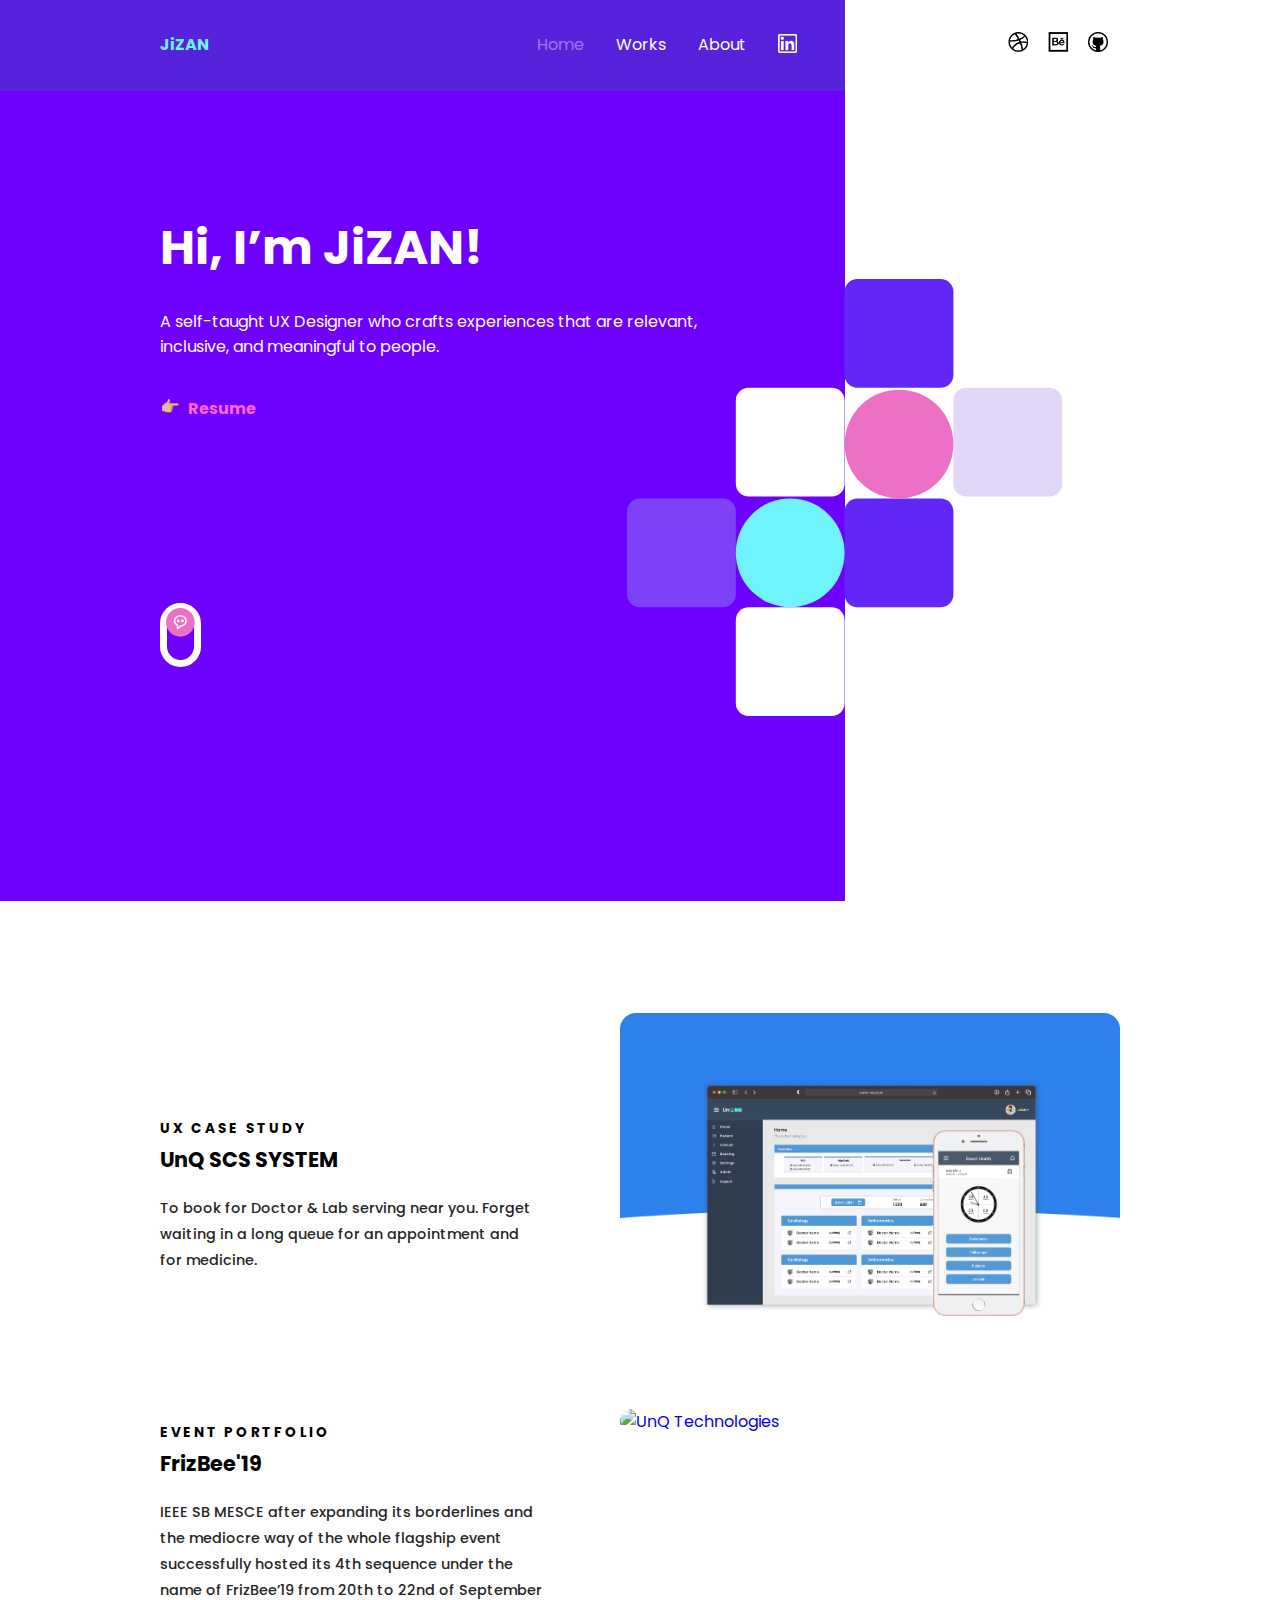
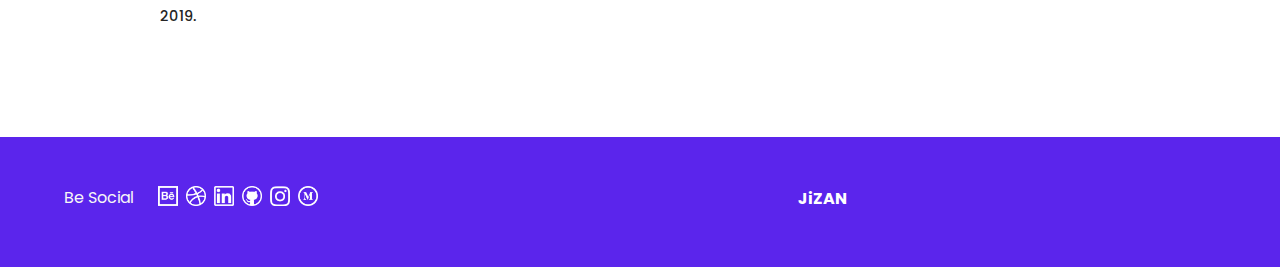
==== index.html @ c7485c99 "Content Changed" ====
<!DOCTYPE html>
<html lang="en">
<head>
    <meta charset="UTF-8">
    <meta name="viewport" content="width=device-width, initial-scale=1.0">
    <title>Home</title>
    <link rel="stylesheet" href="css/main.css">
</head>
<body>
    
    <div class="nav-container">
        <header>
            <a href="index.html" class="logo">JiZAN</a>
            <ul>
                    <li>
                        <a class="btn-disabled" disabled="disabled" href="index.html"> Home </a>
                        <a href="#goto-works"> Works </a>
                        <a href="about.html"> About</a>
                        <a class="c-linkedin-2" href="https://www.linkedin.com/in/jizan/" target="_blank"><img src="img/linkedin-1.png" alt="linkedin"></a>
                    </li>
            </ul>
        </header>
        <div class="social-header">
            <ul>
                <li>
                    <a class="c-dribbble" href="https://www.dribbble.com/jizansanu" target="_blank"><img src="img/dribbble.png" alt="dribbble"></a>
                    <a class="c-behance" href="https://www.behance.net/jizan" target="_blank"><img src="img/behance.png" alt="behance"></a>
                    <a class="c-github" href="https://www.github.com/jizansanu" target="_blank"><img src="img/github.png" alt="github"></a>
                </li>
            </ul>
        </div>
    </div>

    <div class="hero">
        <div class="content">
            <h1 class="stagger1">Hi, I’m JiZAN! </h1>
            <p>A self-taught UX Designer who crafts experiences that are relevant, inclusive, and meaningful to people.</p>
            <div class="meet stagger1">
                <span>👉🏼</span>
                <h4><a href="https://drive.google.com/file/d/1ZRnH45wepxzTxwY6Rke1XlvLgQ2ys3_T/view?usp=sharing" target="_blank">Resume</a></h4>
            </div>
            <svg class="stagger1" width="41" height="64" viewBox="0 0 41 64" fill="none" xmlns="http://www.w3.org/2000/svg">
                <rect x="3.5" y="3.5" width="34" height="57" rx="16.9328" stroke="white" stroke-width="7"/>
                <circle class="circle" cx="20.5" cy="19.5" r="10.5" fill="white"/>
                <path class="circle" fill-rule="evenodd" clip-rule="evenodd" d="M20.3582 33.7164C28.288 33.7164 34.7164 27.288 34.7164 19.3582C34.7164 11.4284 28.288 5 20.3582 5C12.4284 5 6 11.4284 6 19.3582C6 27.288 12.4284 33.7164 20.3582 33.7164ZM17.9797 26.3439C19.9145 24.5506 20.9483 23.6474 21.0818 23.6345C24.3088 23.3143 26.8179 20.8792 26.8179 17.9235C26.8179 14.7504 23.9247 12.1774 20.3567 12.1774C16.7887 12.1774 13.8955 14.7504 13.8955 17.9242C13.8955 19.9129 15.1217 21.6624 16.7564 22.6955C16.7675 22.7024 16.7648 22.724 16.7606 22.7584C16.7561 22.7952 16.7497 22.8467 16.7564 22.9108C16.7815 23.1485 16.788 24.1155 16.7736 25.8112C16.7724 25.9514 16.8122 26.089 16.8883 26.2068C16.9643 26.3246 17.0732 26.4176 17.2014 26.4743C17.3297 26.5309 17.4718 26.5488 17.6101 26.5256C17.7484 26.5024 17.8769 26.4393 17.9797 26.3439ZM20.9396 22.2051C20.3754 22.2611 20.1392 22.4004 18.2173 24.1686H18.2166C18.2159 23.5268 18.2087 23.1032 18.1929 22.8663C18.1961 22.8305 18.1983 22.7946 18.1994 22.7587C18.2116 22.2841 18.086 21.8376 17.5238 21.4822C16.1749 20.6279 15.3313 19.2825 15.3313 17.9235C15.3313 15.5839 17.5461 13.6139 20.3567 13.6139C23.1673 13.6139 25.3821 15.5831 25.3821 17.9235C25.3821 20.0816 23.4897 21.9517 20.9396 22.2051ZM21.4952 18.9359C21.7644 19.2052 22.1296 19.3565 22.5104 19.3565C22.8912 19.3565 23.2564 19.2052 23.5257 18.9359C23.795 18.6667 23.9463 18.3015 23.9463 17.9207C23.9463 17.5398 23.795 17.1746 23.5257 16.9054C23.2564 16.6361 22.8912 16.4848 22.5104 16.4848C22.1296 16.4848 21.7644 16.6361 21.4952 16.9054C21.2259 17.1746 21.0746 17.5398 21.0746 17.9207C21.0746 18.3015 21.2259 18.6667 21.4952 18.9359ZM17.1877 18.9359C17.457 19.2052 17.8222 19.3565 18.203 19.3565C18.5838 19.3565 18.949 19.2052 19.2182 18.9359C19.4875 18.6667 19.6388 18.3015 19.6388 17.9207C19.6388 17.5398 19.4875 17.1746 19.2182 16.9054C18.949 16.6361 18.5838 16.4848 18.203 16.4848C17.8222 16.4848 17.457 16.6361 17.1877 16.9054C16.9184 17.1746 16.7671 17.5398 16.7671 17.9207C16.7671 18.3015 16.9184 18.6667 17.1877 18.9359Z" fill="#ED70C7"/>
            </svg>
                
                
            <!-- <svg class="stagger1" width="41" height="64" viewBox="0 0 41 64" fill="none" xmlns="http://www.w3.org/2000/svg">
                <rect x="3.5" y="3.5" width="34" height="57" rx="16.9328" stroke="white" stroke-width="7"/>
                <g filter="url(#filter0_d)">
                <circle class="circle" cx="20.4324" cy="19.3619" r="14.3582" fill="#ED70C7"/>
                <path d="M21.156 23.6382C21.0225 23.6511 19.9887 24.5542 18.0539 26.3476C17.9511 26.4429 17.8226 26.5061 17.6843 26.5292C17.546 26.5524 17.4039 26.5346 17.2757 26.4779C17.1474 26.4213 17.0385 26.3283 16.9625 26.2104C16.8864 26.0926 16.8466 25.9551 16.8478 25.8149C16.8622 24.1192 16.8557 23.1521 16.8306 22.9145C16.8177 22.7903 16.8536 22.7135 16.8306 22.6991C15.1959 21.6661 13.9697 19.9165 13.9697 17.9279C13.9697 14.754 16.8629 12.181 20.4309 12.181C23.9989 12.181 26.8921 14.754 26.8921 17.9272C26.8921 20.8828 24.383 23.318 21.156 23.6382ZM18.2915 24.1723C20.2134 22.4041 20.4496 22.2648 21.0139 22.2088C23.5639 21.9554 25.4563 20.0852 25.4563 17.9272C25.4563 15.5868 23.2415 13.6176 20.4309 13.6176C17.6203 13.6176 15.4055 15.5875 15.4055 17.9272C15.4055 19.2862 16.2491 20.6316 17.598 21.4859C18.1602 21.8412 18.2858 22.2878 18.2736 22.7623C18.2725 22.7983 18.2704 22.8342 18.2671 22.87C18.2829 23.1069 18.2901 23.5305 18.2908 24.1723H18.2915ZM22.5847 19.3601C22.2038 19.3601 21.8386 19.2089 21.5694 18.9396C21.3001 18.6703 21.1488 18.3051 21.1488 17.9243C21.1488 17.5435 21.3001 17.1783 21.5694 16.909C21.8386 16.6398 22.2038 16.4885 22.5847 16.4885C22.9655 16.4885 23.3307 16.6398 23.5999 16.909C23.8692 17.1783 24.0205 17.5435 24.0205 17.9243C24.0205 18.3051 23.8692 18.6703 23.5999 18.9396C23.3307 19.2089 22.9655 19.3601 22.5847 19.3601ZM18.2772 19.3601C17.8964 19.3601 17.5312 19.2089 17.2619 18.9396C16.9926 18.6703 16.8414 18.3051 16.8414 17.9243C16.8414 17.5435 16.9926 17.1783 17.2619 16.909C17.5312 16.6398 17.8964 16.4885 18.2772 16.4885C18.658 16.4885 19.0232 16.6398 19.2925 16.909C19.5617 17.1783 19.713 17.5435 19.713 17.9243C19.713 18.3051 19.5617 18.6703 19.2925 18.9396C19.0232 19.2089 18.658 19.3601 18.2772 19.3601Z" fill="#ECEDED"/>
                </g>
                <defs>
                <filter id="filter0_d" x="2.38015" y="0.489251" width="36.9231" height="36.9229" filterUnits="userSpaceOnUse" color-interpolation-filters="sRGB">
                <feFlood flood-opacity="0" result="BackgroundImageFix"/>
                <feColorMatrix in="SourceAlpha" type="matrix" values="0 0 0 0 0 0 0 0 0 0 0 0 0 0 0 0 0 0 127 0"/>
                <feOffset dx="0.410235" dy="-0.410235"/>
                <feGaussianBlur stdDeviation="2.05117"/>
                <feColorMatrix type="matrix" values="0 0 0 0 0.203922 0 0 0 0 0.235294 0 0 0 0 0.266667 0 0 0 0.5 0"/>
                <feBlend mode="normal" in2="BackgroundImageFix" result="effect1_dropShadow"/>
                <feBlend mode="normal" in="SourceGraphic" in2="effect1_dropShadow" result="shape"/>
                </filter>
                </defs>
                </svg> -->
                
        </div>

        <svg class="hero-design" width="680" height="683" viewBox="0 0 680 683" fill="none" xmlns="http://www.w3.org/2000/svg">
            <rect class="square-anim" x="340" width="170" height="170" rx="20" fill="#6227F5"/>
            <rect class="square-anim" x="510" y="170" width="170" height="170" rx="20" fill="#E2D7F7"/>
            <rect class="square-anim" x="170" y="170" width="170" height="170" rx="20" fill="white"/>
            <rect class="square-anim" x="170" y="513" width="170" height="170" rx="20" fill="white"/>
            <rect class="square-anim" x="340" y="343" width="170" height="170" rx="20" fill="#6227F5"/>
            <rect class="square-anim" y="343" width="170" height="170" rx="20" fill="#7D42F7"/>
            <circle cx="425" cy="258" r="85" fill="#ED70C7"/>
            <circle cx="255" cy="428" r="85" fill="#6FF3FC"/>
            </svg>
            
    </div>






<!-- Works-->


    <a name="goto-works"></a>



    <section class="portfolio">
        <div class="portfolio-container transition3">
            <div class="portfolio-left">
                <div class="inner">
                    <p class="subtitle">UX Case Study</p>
                    <p class="featured-title">UnQ SCS SYSTEM</p>
                    <p class="featured-desc">To book for Doctor & Lab serving near you. Forget waiting in a long queue for an appointment and for medicine.</p>
                </div>
            </div>
            <a href="https://www.behance.net/gallery/117973671/UNQ-SCS-SYSTEM-UX-Portfolio" target="_blank"><img src="img/portfoliox.png" alt="UnQ Technologies"></a>
        </div>
        <div class="portfolio-container transition3">
            <div class="portfolio-left">
                <div class="inner">
                    <p class="subtitle">Event Portfolio</p>
                    <p class="featured-title">FrizBee'19</p>
                    <p class="featured-desc">IEEE SB MESCE after expanding its borderlines and the mediocre way of the whole flagship event successfully hosted its 4th sequence under the name of FrizBee’19 from 20th to 22nd of September 2019.</p>
                </div>
            </div>
            <a href="https://www.behance.net/gallery/117697293/FrizBee19"target="_blank"><img src="img/portfolio-2.png" alt="UnQ Technologies"></a>
        </div>
        <!-- <div class="portfolio-container transition3">
            <div class="portfolio-left">
                <div class="inner">
                    <p class="subtitle">Work name 1</p>
                    <p class="featured-title">UnQ Technologies</p>
                    <p class="featured-desc">Lorem ipsum, dolor sit amet consectetur adipisicing elit. Atque omnis nam ad perspiciatis ratione earum sapiente ea qui, officia alias.</p>
                </div>
            </div>
            <a href="#"><img src="img/portfolio-img.png" alt="UnQ Technologies"></a>
        </div> -->
    </section>

<!-- End (Works)-->



<!-- Skills-->

<!-- <section class="skills">
    <div class="skills-container">
        <ul>
            <li class="transition2">
                <div class="icon-container one">
                    <img src="img/ux.png" alt="UI/UX Icon">
                </div>
                <p class="skill-title">UI UX Design</p>
                <p class="featured-desc skill-desc">Lorem ipsum dolor sit amet consectetur adipisicing elit. Magnam, iure doloribus. Quaerat a corrupti, architecto sunt repellat ea soluta consequuntur!</p>
            </li>

            <li class="transition2">
                <div class="icon-container two">
                    <img src="img/dev.png" alt="Developer Icon">
                </div>
                <p class="skill-title">Frontend Developer</p>
                <p class="featured-desc skill-desc">Lorem ipsum dolor sit amet consectetur adipisicing elit. Magnam, iure doloribus. Quaerat a corrupti, architecto sunt repellat ea soluta consequuntur!</p>
            </li>

            <li class="transition2">
                <div class="icon-container three">
                    <img src="img/identity.png" alt="Logo Icon">
                </div>
                <p class="skill-title">Identity Designer</p>
                <p class="featured-desc skill-desc">Lorem ipsum dolor sit amet consectetur adipisicing elit. Magnam, iure doloribus. Quaerat a corrupti, architecto sunt repellat ea soluta consequuntur!</p>
            </li>
        </ul>
    </div>
</section> -->

<!-- End (Skills)-->





<!--JavaScript-->


    <script src="https://cdnjs.cloudflare.com/ajax/libs/gsap/3.6.0/gsap.min.js" integrity="sha512-1dalHDkG9EtcOmCnoCjiwQ/HEB5SDNqw8d4G2MKoNwjiwMNeBAkudsBCmSlMnXdsH8Bm0mOd3tl/6nL5y0bMaQ==" crossorigin="anonymous"></script>
    <script src="https://s3-us-west-2.amazonaws.com/s.cdpn.io/16327/ScrollTrigger.min.js"></script>
    
    <script>
        gsap.registerPlugin(ScrollTrigger);
        var t1 = gsap.timeline();
        
        t1.from('.content', { 
            y: '-30%', 
            opacity: 0,
            duration: 2,
            ease: Power4.easeOut
        })
        t1.from('.stagger1', {
            opacity: 0,
            y: -50,
            stagger: .3,
            ease: Power4.easeOut
        }, "-=1.5")
        t1.from( '.hero-design', {
            opacity: 0, y: 50, ease: Power4.easeOut, duration: 1
        },"-=2")

        gsap.from(".square-anim", {
            stagger: .2,
            scale: 0.1,
            duration: 1,
            ease: Back.easeOut.config(1.7)
        })
        gsap.from(".transition2", {
            scrollTrigger: {
                trigger: '.transition2',
                start: "top bottom",
            },
            y: 50,
            opacity: 0,
            duration: 1.2,
            stagger: .3
        })
        gsap.from(".transition3", {
            scrollTrigger: {
                trigger: '.transition3',
                start: "top center"
            },
            y: 50,
            opacity: 0,
            duration: 1.2,
            stagger: .6
        });
    </script>

<!-- End (Javascript)-->



<!--Footer-->

    <div class="footer">
        <div class="social-icons">
            <p class="footer-text">Be Social</p>
            <ul>
                <li>
                    <a class="c-behance-1" href="https://www.behance.net/jizan" target="_blank"><img src="img/behance-1.png" alt="behance"></a>
                    <a class="c-dribbble-1" href="https://www.dribbble.com/jizansanu" target="_blank"><img src="img/dribbble-1.png" alt="dribbble"></a>
                    <a class="c-linkedin-1" href="https://www.linkedin.com/in/jizan/" target="_blank"><img src="img/linkedin-1.png" alt="linkedin"></a>
                    <a class="c-github-1" href="https://www.github.com/jizansanu" target="_blank"><img src="img/github-1.png" alt="github"></a>
                    <a class="c-instagram-1" href="https://www.instagram.com/jizansanu" target="_blank"><img src="img/instagram-1.png" alt="instagram"></a>
                    <a class="c-medium-1" href="https://jizansanu.medium.com/" target="_blank"><img src="img/medium-1.png" alt="medium"></a>
                    <a class="footer-home" href="index.html" >JiZAN</a>
                </li>
            </ul>
        </div>
    </div>

<!-- End (Footer)-->
</body>
</html>
---- css/main.css ----
@import url("https://fonts.googleapis.com/css2?family=Poppins:wght@300;400;700&display=swap");
body {
  height: 100vh;
  margin: 0;
  font-family: 'Poppins', arial;
}

ul {
  list-style-type: none;
  margin: 0;
  padding: 0;
}

a {
  text-decoration: none;
}

.btn-disabled, .btn-disabled[disabled] {
  opacity: .4;
  cursor: default !important;
  pointer-events: none;
}

img {
  width: 100%;
}

.nav-container {
  background: #5622DC;
}

.nav-container a {
  color: white;
}

.c-linkedin-2 {
  display: -webkit-box;
  display: -ms-flexbox;
  display: flex;
  width: 1.2em;
  height: 1.2em;
  margin-top: .1em;
}

header {
  display: -webkit-box;
  display: -ms-flexbox;
  display: flex;
  -webkit-box-pack: justify;
      -ms-flex-pack: justify;
          justify-content: space-between;
  padding: 2em;
}

header .logo {
  color: #6FF3FC;
  font-weight: bold;
}

header li {
  display: -webkit-box;
  display: -ms-flexbox;
  display: flex;
  -webkit-box-orient: horizontal;
  -webkit-box-direction: normal;
      -ms-flex-direction: row;
          flex-direction: row;
}

header ul {
  display: -webkit-box;
  display: -ms-flexbox;
  display: flex;
  -webkit-box-orient: horizontal;
  -webkit-box-direction: normal;
      -ms-flex-direction: row;
          flex-direction: row;
}

header ul a {
  display: block;
  padding: 0 1em;
}

.social-header {
  display: none;
}

.social-header .c-github {
  margin-left: 1em;
}

.social-header .c-behance {
  margin-left: 1em;
}

.hero-design {
  display: none;
}

.hero {
  background: #5B25EC;
  color: white;
  display: -ms-grid;
  display: grid;
  text-align: center;
  padding: 4em;
}

.meet {
  display: -webkit-box;
  display: -ms-flexbox;
  display: flex;
  -webkit-box-pack: center;
      -ms-flex-pack: center;
          justify-content: center;
  margin-left: -2em;
  margin-bottom: 10em;
  font-weight: bold;
  color: #ff64cb;
}

.meet a {
  display: -webkit-box;
  display: -ms-flexbox;
  display: flex;
  font-weight: bold;
  color: #ff64cb;
}

.meet span {
  margin-top: 1.17em;
  margin-right: .5em;
  margin-left: .5em;
}

.scroll {
  width: 30px;
  margin-top: 2em;
}

section {
  padding: 4em 2em;
  text-align: center;
}

.featured {
  position: relative;
}

.featured::before {
  content: "";
  position: absolute;
  width: 200px;
  height: 200px;
  border-radius: 50%;
  background: #E2D7F7;
  top: 0;
  left: 0;
  z-index: -1;
}

.subtitle {
  text-transform: uppercase;
  font-weight: bold;
  color: #5B25EC, 100%;
  letter-spacing: .2em;
  font-size: .85em;
}

.featured-title {
  color: black;
  font-weight: bold;
  font-size: 1.3em;
  margin-top: -.4em;
  display: block;
}

.featured-desc {
  color: #252525;
  margin-bottom: 3em;
  font-size: .9em;
  line-height: 1.8em;
  font-weight: 500;
}

.portfolio {
  background: #FFFFFF;
}

.portfolio-container a img {
  border-radius: 1em;
  margin-bottom: 3em;
}

.footer {
  width: 100%;
  height: 130px;
  background-color: #5B25EC;
  color: #F7F7F7;
}

.footer .social-icons {
  display: -webkit-box;
  display: -ms-flexbox;
  display: flex;
  -webkit-box-orient: horizontal;
  -webkit-box-direction: normal;
      -ms-flex-direction: row;
          flex-direction: row;
  padding-left: 2em;
}

.footer .social-icons li {
  display: -webkit-box;
  display: -ms-flexbox;
  display: flex;
  -webkit-box-orient: horizontal;
  -webkit-box-direction: normal;
      -ms-flex-direction: row;
          flex-direction: row;
  -webkit-box-pack: left;
      -ms-flex-pack: left;
          justify-content: left;
  margin-top: 3.1em;
  margin-left: -.5em;
  width: 7em;
  float: right;
}

.footer .social-icons li img {
  width: 20px;
}

.footer .footer-text {
  text-align: left;
  padding: 2em;
}

.footer .c-dribbble-1, .footer .c-linkedin-1, .footer .c-github-1, .footer .c-instagram-1, .footer .c-signal-1, .footer .c-medium-1 {
  margin-left: .5em;
}

.footer .footer-home {
  color: #ffffff;
  font-weight: bold;
  margin-left: 5em;
}

@media only screen and (min-width: 600px) {
  .featured, .portfolio {
    text-align: left;
  }
  .featured, .portfolio-container {
    display: -ms-grid;
    display: grid;
    -ms-grid-columns: 40% auto;
        grid-template-columns: 40% auto;
  }
  .featured .subtitle, .featured .featured-title, .portfolio-container .subtitle, .portfolio-container .featured-title {
    text-align: left;
  }
  .left, .portfolio-left {
    display: -ms-grid;
    display: grid;
    place-content: center;
  }
  .right {
    margin-left: 2em;
    margin-top: 1em;
  }
  .skills {
    margin-top: -5em;
    margin-bottom: -7em;
    padding-top: 7em;
  }
  .skills-container ul {
    display: -ms-grid;
    display: grid;
    -ms-grid-columns: (auto)[3];
        grid-template-columns: repeat(3, auto);
    grid-gap: 1em;
  }
  .portfolio {
    padding-top: 7em;
  }
  .portfolio-container img {
    margin-left: 2em;
  }
  .footer .footer-home {
    color: #ffffff;
    font-weight: bold;
    margin-left: 12em;
  }
}

@media only screen and (min-width: 900px) {
  .footer .footer-home {
    color: #ffffff;
    font-weight: bold;
    margin-left: 20em;
  }
}

@media only screen and (min-width: 1050px) {
  .hero {
    height: 90vh;
  }
  .nav-container {
    display: -ms-grid;
    display: grid;
    -ms-grid-columns: 66% auto;
        grid-template-columns: 66% auto;
    background: unset;
  }
  .nav-container header {
    background: #5622DC;
  }
  header {
    padding: 2em 2em 2em 4em;
  }
  .social-header {
    padding: 2em 10em 2em 0em;
  }
  section {
    padding: 4em;
  }
  .social-header {
    display: block;
    padding-left: 3em;
  }
  .social-header ul {
    display: -webkit-box;
    display: -ms-flexbox;
    display: flex;
    -webkit-box-pack: justify;
        -ms-flex-pack: justify;
            justify-content: space-between;
    width: 7em;
    float: right;
  }
  .social-header ul img {
    width: 20px;
  }
  .meet {
    display: -webkit-box;
    display: -ms-flexbox;
    display: flex;
    -webkit-box-pack: left;
        -ms-flex-pack: left;
            justify-content: left;
    margin-left: -.5em;
    margin-bottom: 10em;
    font-weight: bold;
    color: #ff64cb;
  }
  .meet a {
    display: -webkit-box;
    display: -ms-flexbox;
    display: flex;
    font-weight: bold;
    color: #ff64cb;
  }
  .meet span {
    margin-top: 1.17em;
    margin-right: .5em;
    margin-left: .5em;
  }
  .hero {
    display: -ms-grid;
    display: grid;
    -ms-grid-columns: 66% auto;
        grid-template-columns: 66% auto;
    background: unset;
    padding: 0;
  }
  .hero .content {
    background: #6E00FF;
    padding: 6em 8em 6em 4em;
    text-align: left;
  }
  .hero .content h1 {
    font-size: 3em;
    line-height: 1.2em;
  }
  .hero-design {
    display: unset;
    margin-left: -50%;
    margin-top: 15%;
    width: 100%;
  }
  .portfolio img {
    float: right;
    max-width: 500px;
  }
  .footer .footer-home {
    color: #ffffff;
    font-weight: bold;
    margin-left: 23em;
  }
}

@media only screen and (min-width: 1250px) {
  header {
    padding: 2em 2em 2em 10em;
  }
  .social-header {
    padding: 2em 10em 2em 0em;
  }
  section {
    padding: 10em 10em 4em 10em;
  }
  .hero .content {
    padding: 6em 8em 6em 10em;
  }
  .meet {
    display: -webkit-box;
    display: -ms-flexbox;
    display: flex;
    -webkit-box-pack: left;
        -ms-flex-pack: left;
            justify-content: left;
    margin-left: -.5em;
    margin-bottom: 10em;
    font-weight: bold;
    color: #ff64cb;
  }
  .meet a {
    display: -webkit-box;
    display: -ms-flexbox;
    display: flex;
    font-weight: bold;
    color: #ff64cb;
  }
  .meet span {
    margin-top: 1.17em;
    margin-right: .5em;
    margin-left: .5em;
  }
  .footer .footer-home {
    color: #ffffff;
    font-weight: bold;
    margin-left: 30em;
  }
}

@media only screen and (min-width: 1550px) {
  header {
    padding: 2em 2em 2em 20em;
  }
  .social-header {
    padding: 2em 20em 2em 0em;
  }
  section {
    padding: 6em 20em 4em 20em;
  }
  .hero .content {
    padding: 9em 20em 6em 20em;
  }
  .meet {
    display: -webkit-box;
    display: -ms-flexbox;
    display: flex;
    -webkit-box-pack: left;
        -ms-flex-pack: left;
            justify-content: left;
    margin-left: -.5em;
    margin-bottom: 10em;
    font-weight: bold;
    color: #ff64cb;
  }
  .meet a {
    display: -webkit-box;
    display: -ms-flexbox;
    display: flex;
    font-weight: bold;
    color: #ff64cb;
  }
  .meet span {
    margin-top: 1.17em;
    margin-right: .5em;
    margin-left: .5em;
  }
  .footer .footer-home {
    color: #ffffff;
    font-weight: bold;
    margin-left: 47em;
  }
  .footer {
    width: 100%;
    height: 130px;
    background-color: #5B25EC;
    color: #F7F7F7;
  }
  .footer .social-icons {
    display: -webkit-box;
    display: -ms-flexbox;
    display: flex;
    -webkit-box-orient: horizontal;
    -webkit-box-direction: normal;
        -ms-flex-direction: row;
            flex-direction: row;
    padding-left: 2em;
    margin-left: 15em;
  }
  .footer .social-icons li {
    display: -webkit-box;
    display: -ms-flexbox;
    display: flex;
    -webkit-box-orient: horizontal;
    -webkit-box-direction: normal;
        -ms-flex-direction: row;
            flex-direction: row;
    -webkit-box-pack: left;
        -ms-flex-pack: left;
            justify-content: left;
    margin-top: 3.1em;
    margin-left: -.5em;
    width: 7em;
    float: right;
  }
  .footer .social-icons li img {
    width: 20px;
  }
  .footer .footer-text {
    text-align: left;
    padding: 2em;
  }
  .footer .c-dribbble-1, .footer .c-linkedin-1, .footer .c-twitter-1, .footer .c-instagram-1, .footer .c-signal-1 {
    margin-left: .5em;
  }
}

.circle {
  animation: circleAnim 1s infinite alternate-reverse;
}

@-webkit-keyframes circleAnim {
  to {
    -webkit-transform: translateY(25px);
            transform: translateY(25px);
  }
}

@keyframes circleAnim {
  to {
    -webkit-transform: translateY(25px);
            transform: translateY(25px);
  }
}
/*# sourceMappingURL=main.css.map */
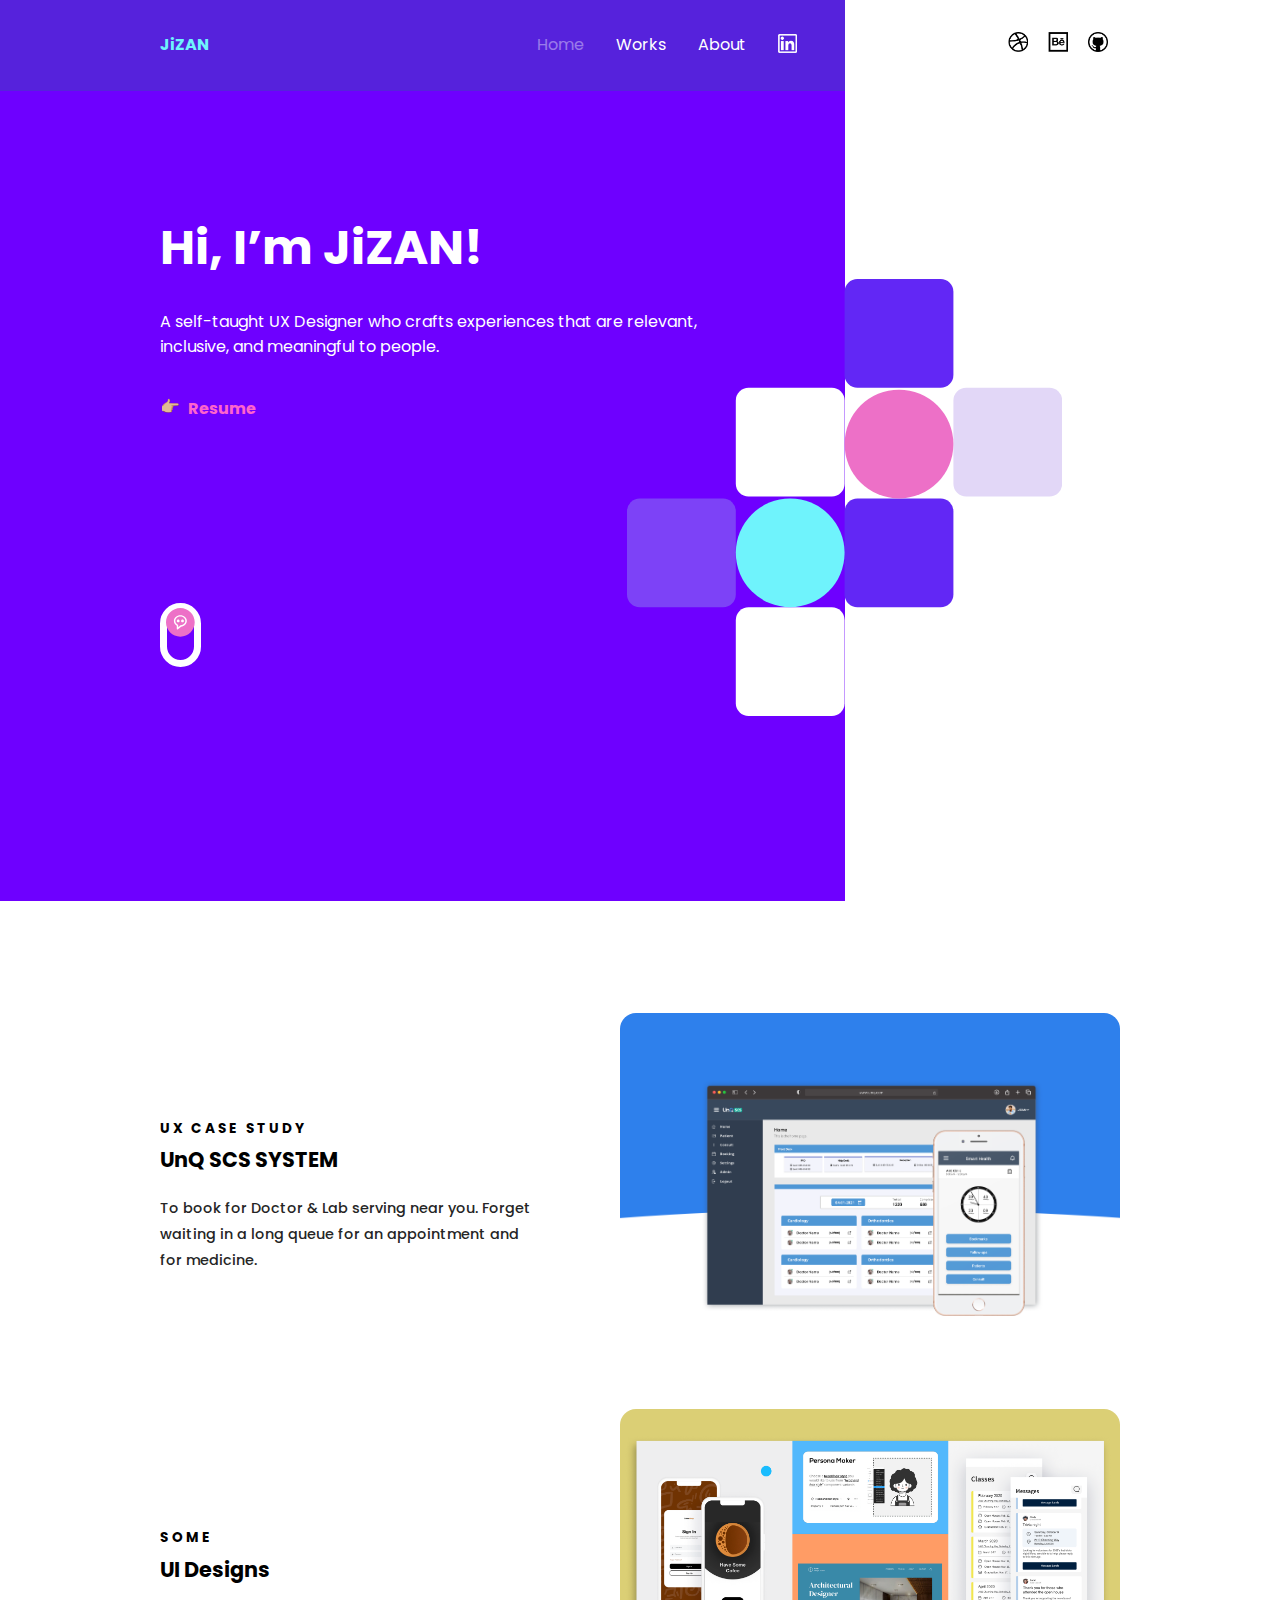
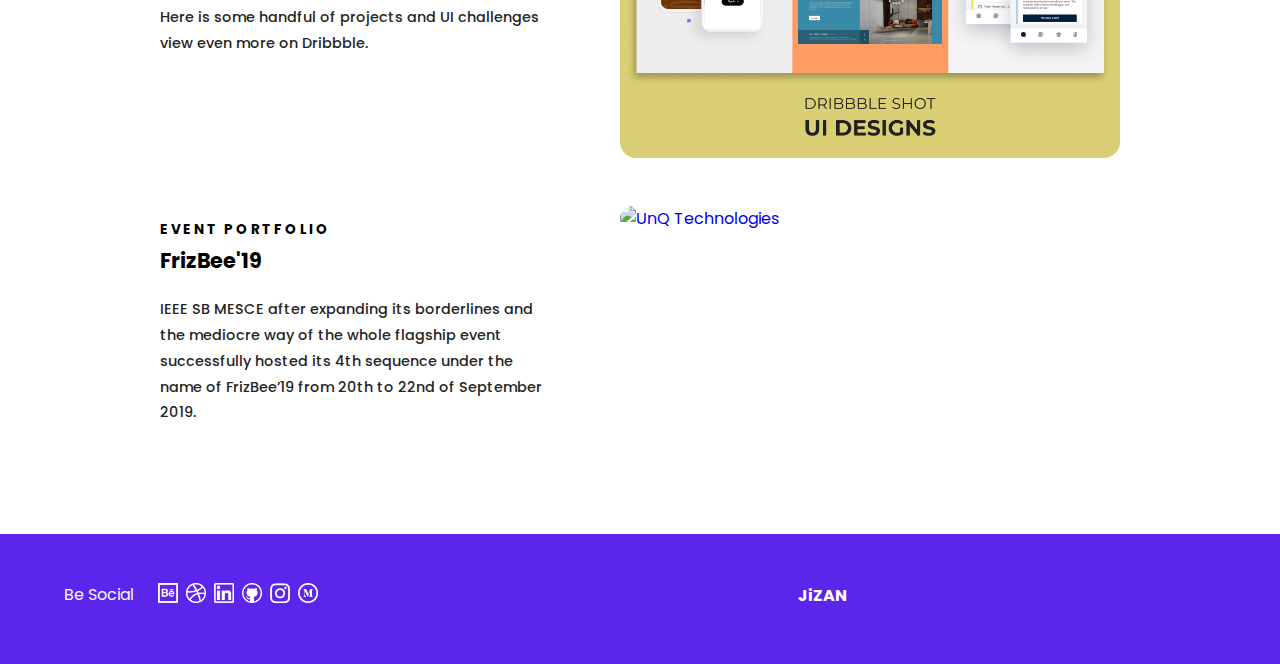
==== commit b7ad0a29: "Added Ui Design" ====
--- a/index.html
+++ b/index.html
@@ -103,6 +103,18 @@
             </div>
             <a href="https://www.behance.net/gallery/117973671/UNQ-SCS-SYSTEM-UX-Portfolio" target="_blank"><img src="img/portfoliox.png" alt="UnQ Technologies"></a>
         </div>
+
+        <div class="portfolio-container transition3">
+            <div class="portfolio-left">
+                <div class="inner">
+                    <p class="subtitle">Some</p>
+                    <p class="featured-title">UI Designs</p>
+                    <p class="featured-desc">Here is some handful of projects and UI challenges view even more on Dribbble.</p>
+                </div>
+            </div>
+            <a href="https://www.behance.net/gallery/119568331/UI-Designs?tracking_source=for_you_feed_user_published" target="_blank"><img src="img/portfolioz.png" alt="UnQ Technologies"></a>
+        </div>
+
         <div class="portfolio-container transition3">
             <div class="portfolio-left">
                 <div class="inner">
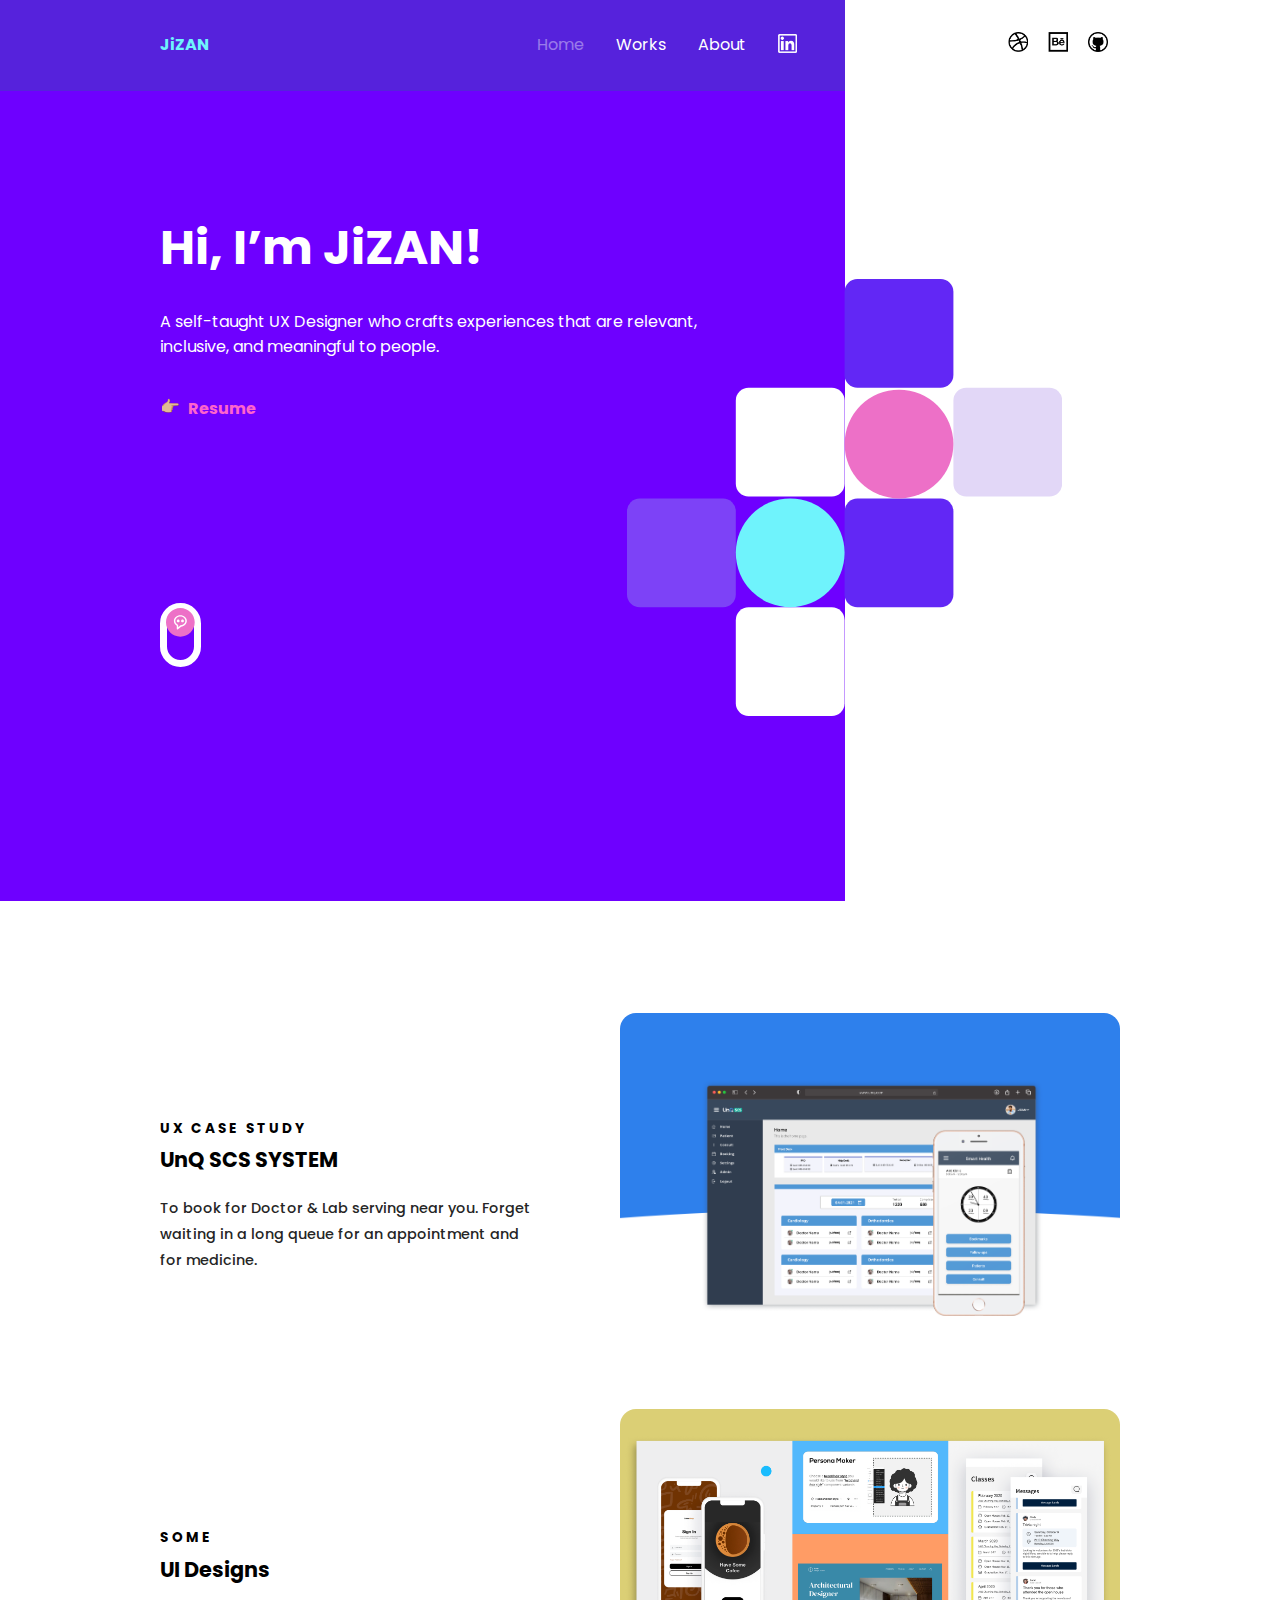
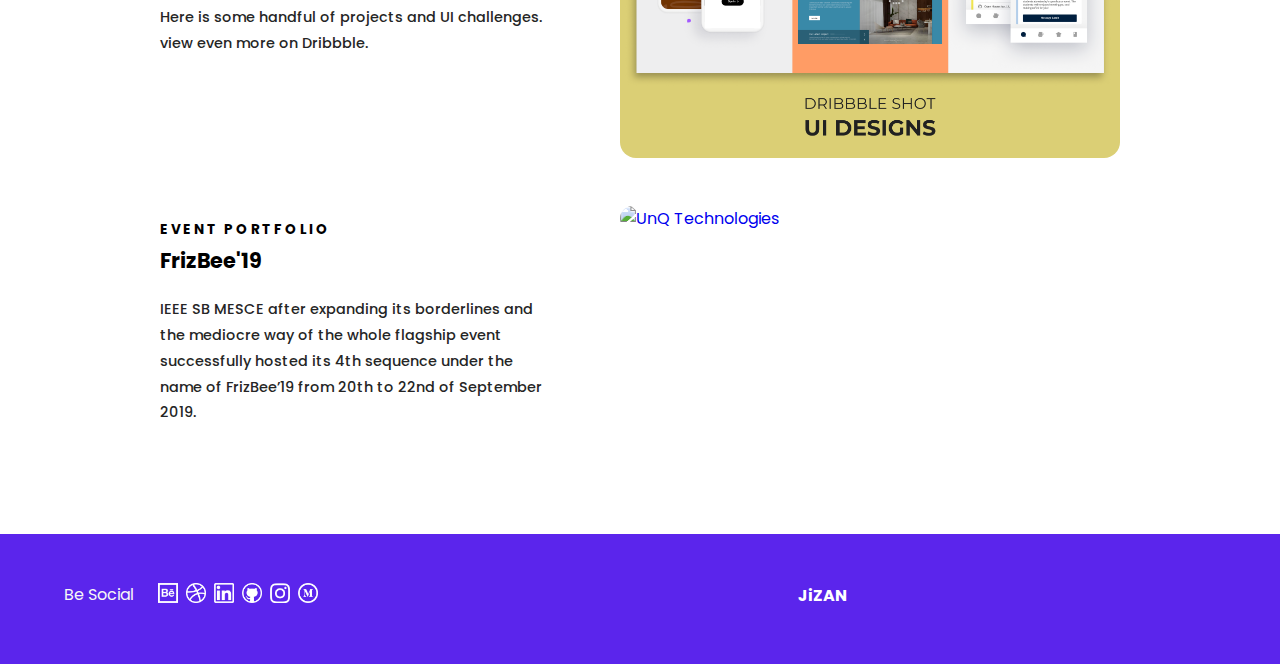
==== commit 8daeb110: "sdcsz" ====
--- a/index.html
+++ b/index.html
@@ -109,7 +109,7 @@
                 <div class="inner">
                     <p class="subtitle">Some</p>
                     <p class="featured-title">UI Designs</p>
-                    <p class="featured-desc">Here is some handful of projects and UI challenges view even more on Dribbble.</p>
+                    <p class="featured-desc">Here is some handful of projects and UI challenges. view even more on Dribbble.</p>
                 </div>
             </div>
             <a href="https://www.behance.net/gallery/119568331/UI-Designs?tracking_source=for_you_feed_user_published" target="_blank"><img src="img/portfolioz.png" alt="UnQ Technologies"></a>
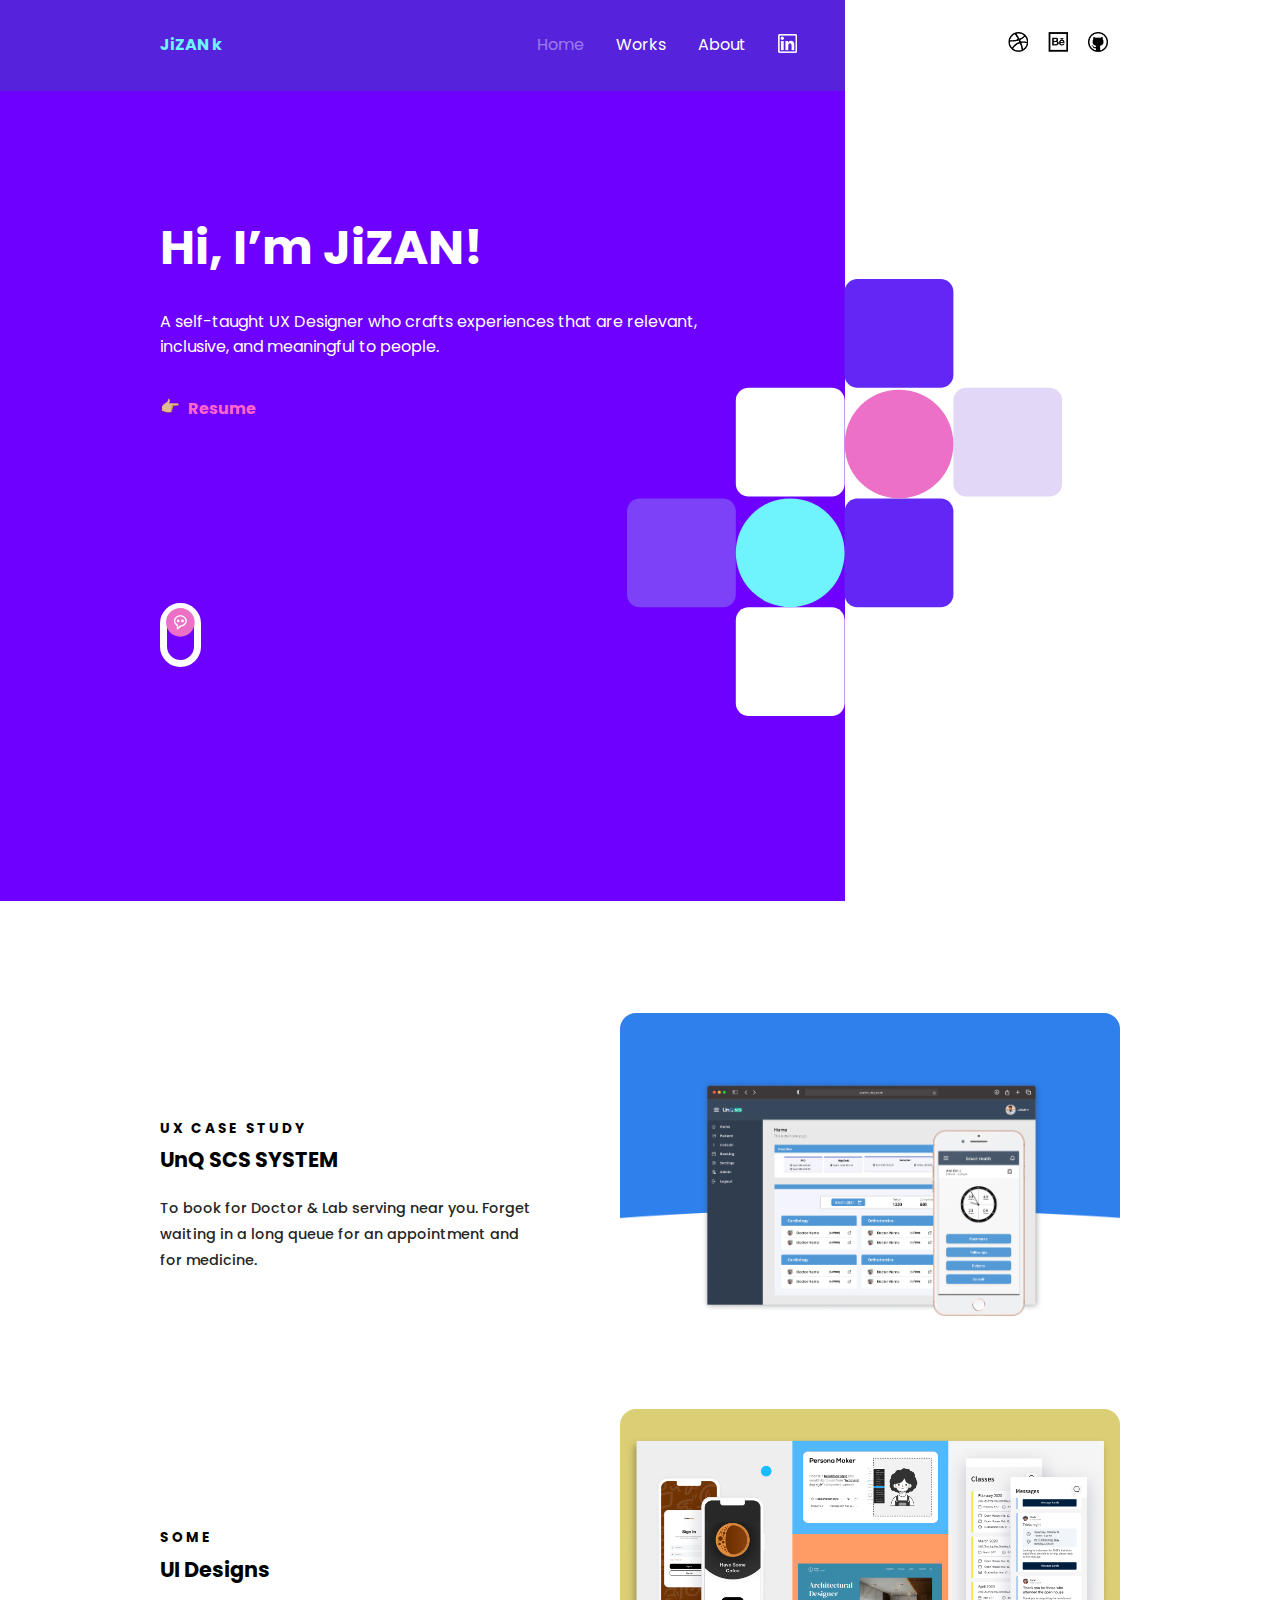
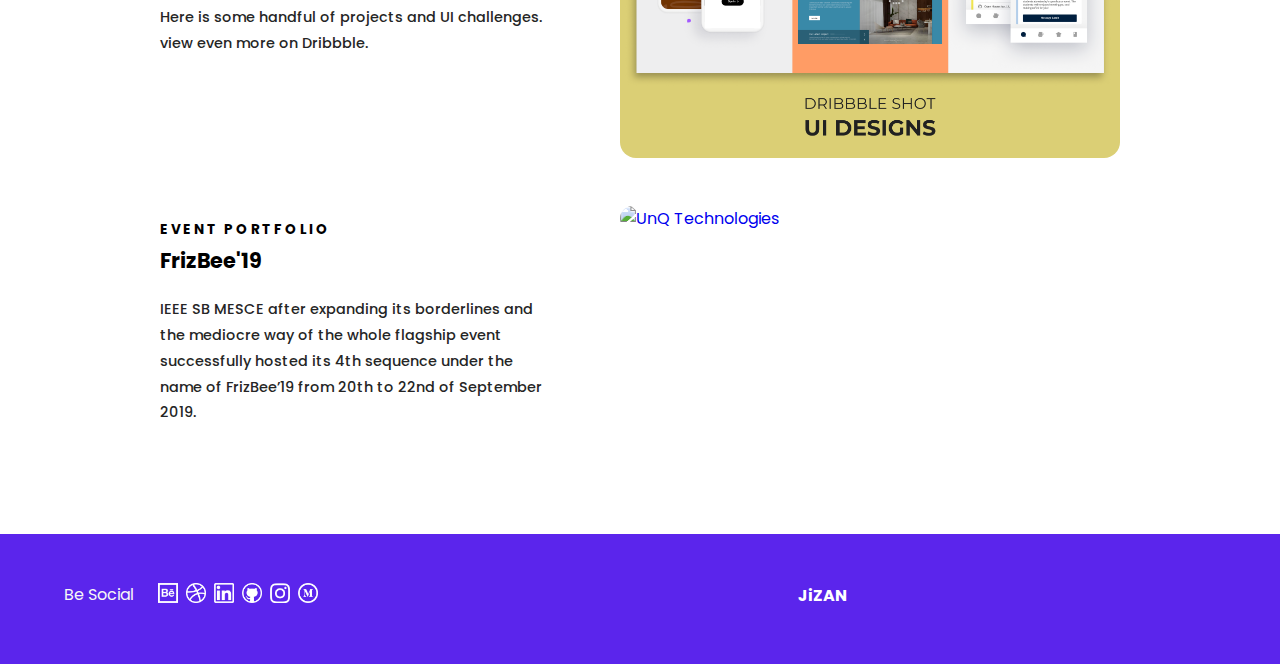
==== commit 8791b3ee: "adx" ====
--- a/index.html
+++ b/index.html
@@ -10,7 +10,7 @@
     
     <div class="nav-container">
         <header>
-            <a href="index.html" class="logo">JiZAN</a>
+            <a href="index.html" class="logo">JiZAN k</a>
             <ul>
                     <li>
                         <a class="btn-disabled" disabled="disabled" href="index.html"> Home </a>
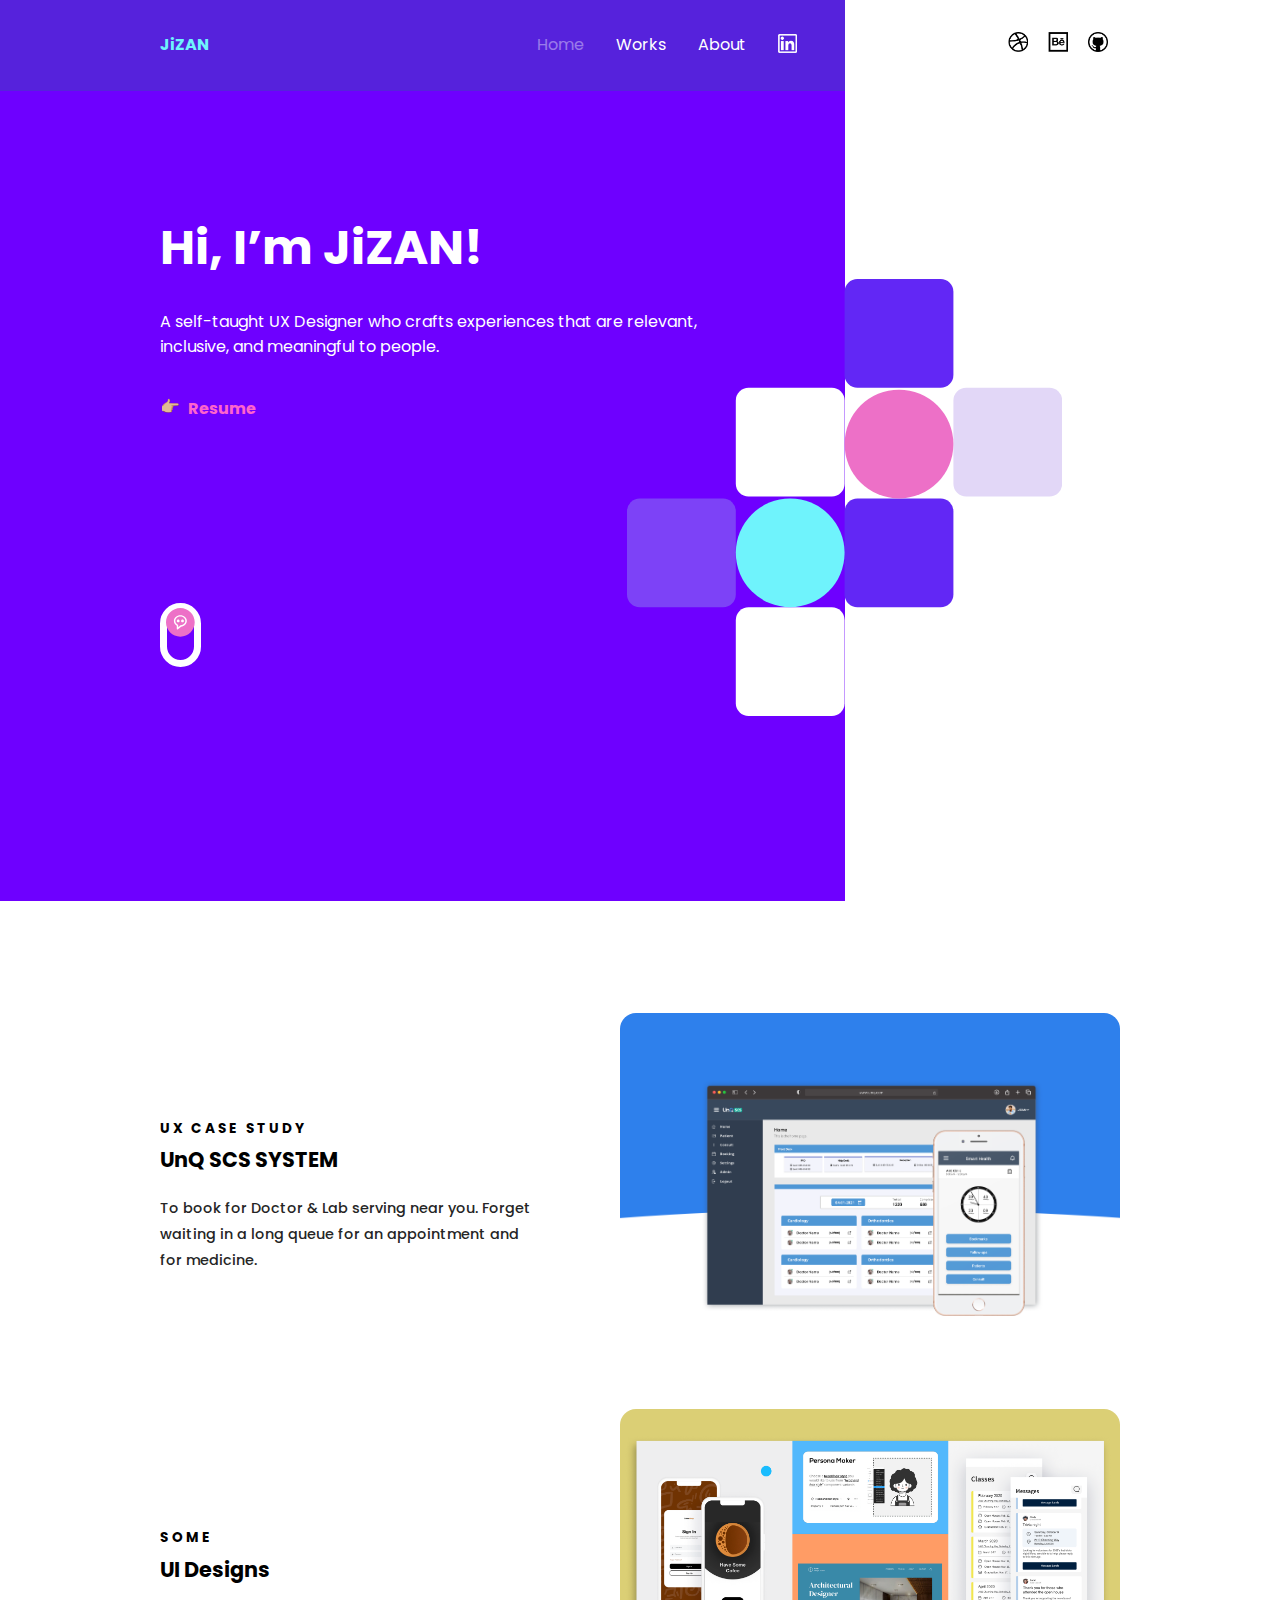
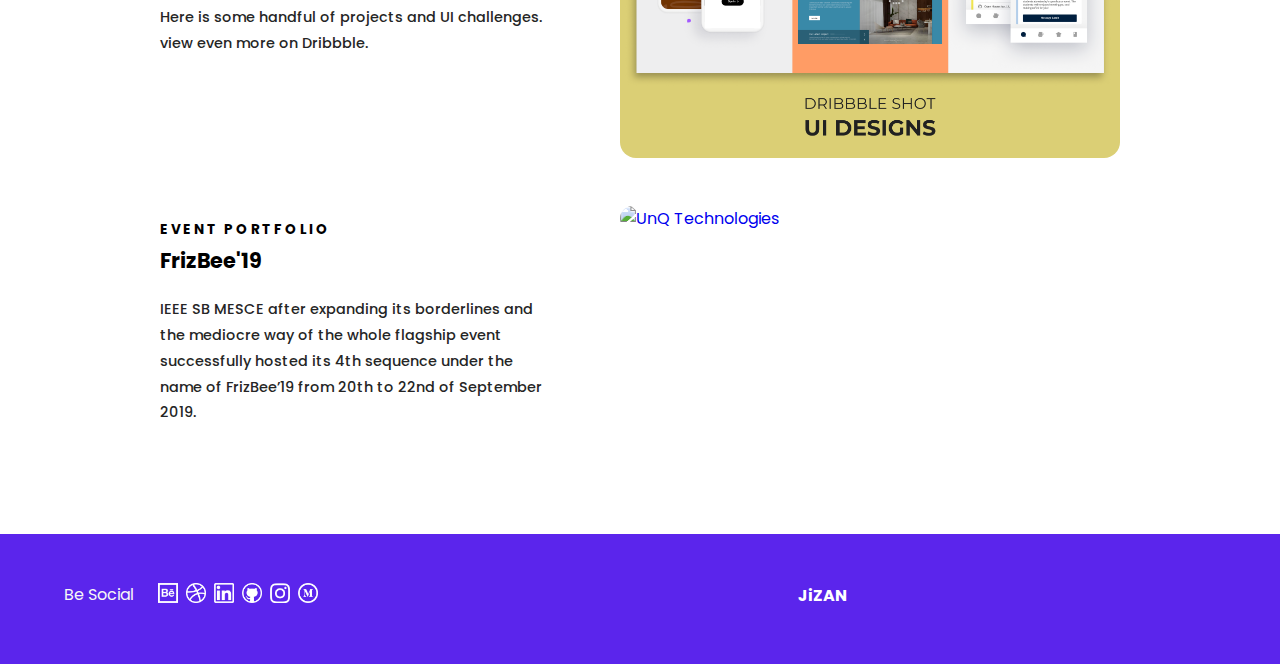
==== commit c11bfc21: "m" ====
--- a/index.html
+++ b/index.html
@@ -10,7 +10,7 @@
     
     <div class="nav-container">
         <header>
-            <a href="index.html" class="logo">JiZAN k</a>
+            <a href="index.html" class="logo">JiZAN</a>
             <ul>
                     <li>
                         <a class="btn-disabled" disabled="disabled" href="index.html"> Home </a>
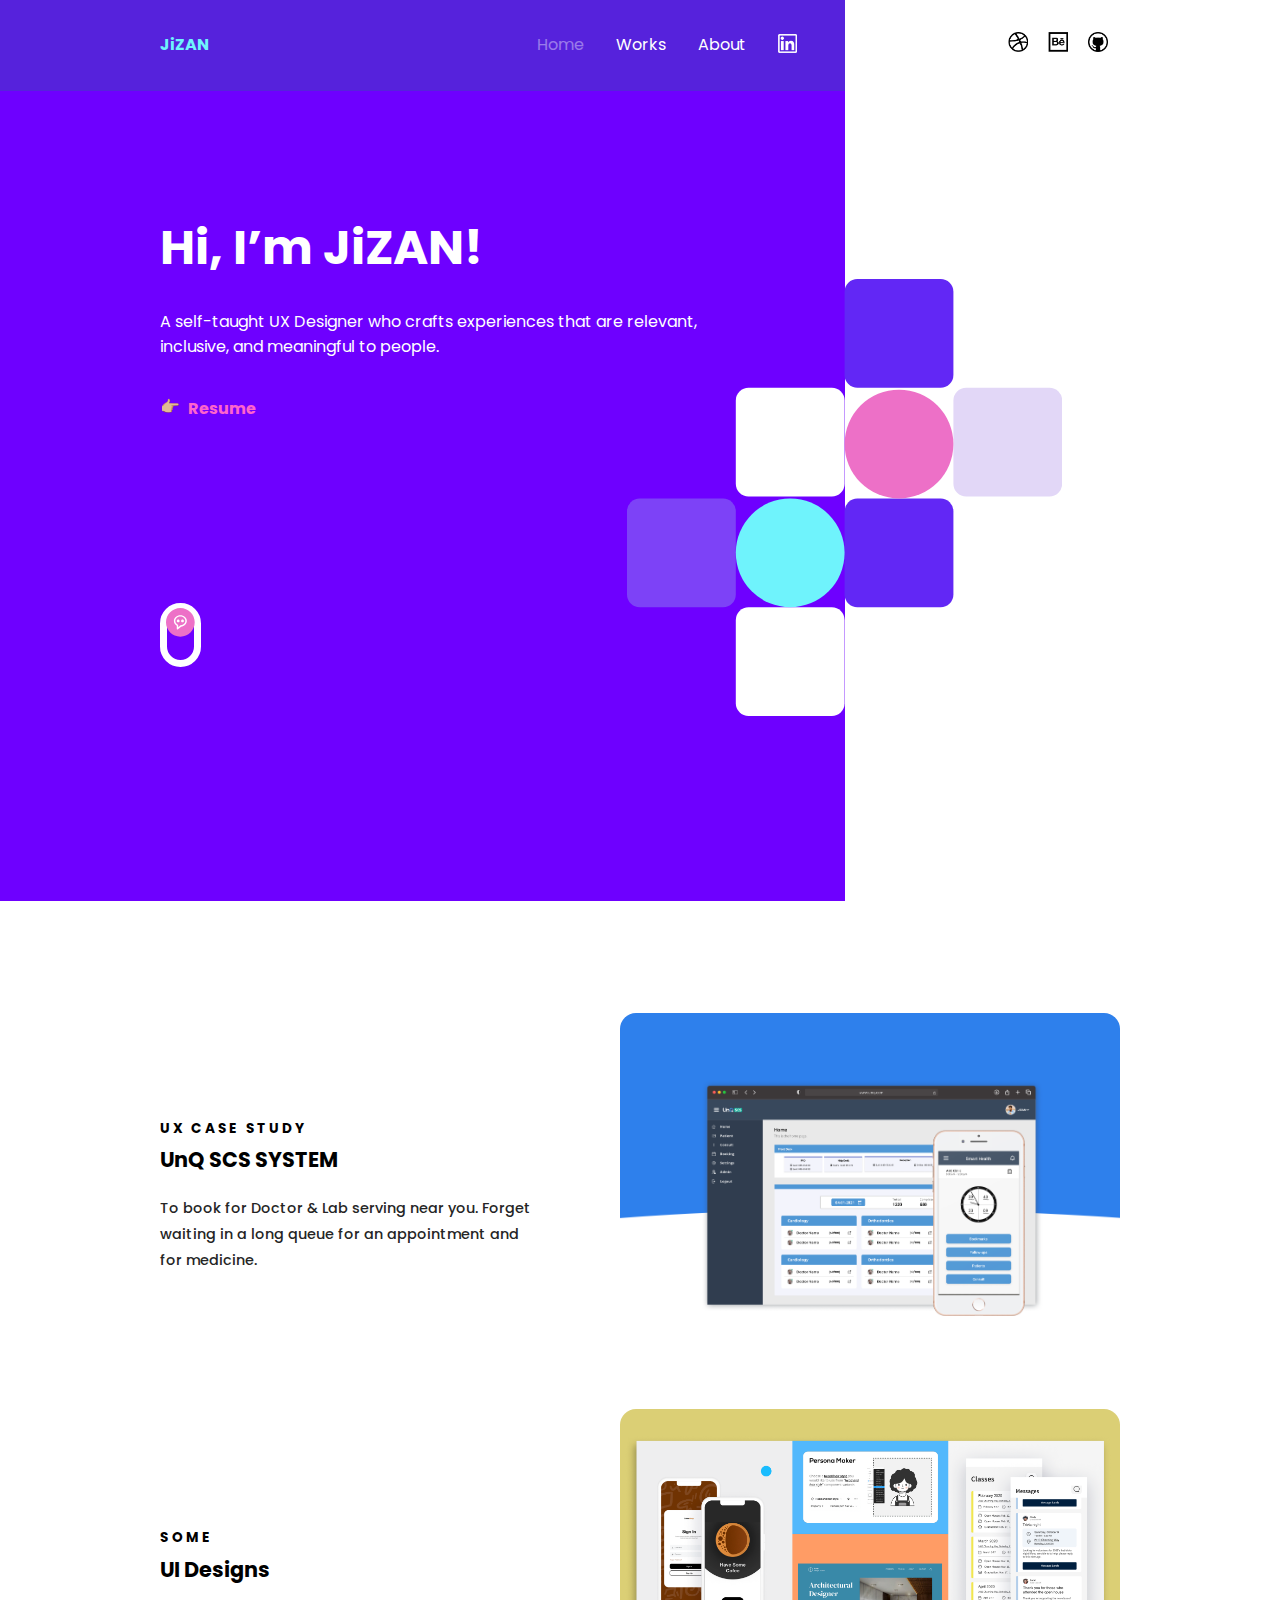
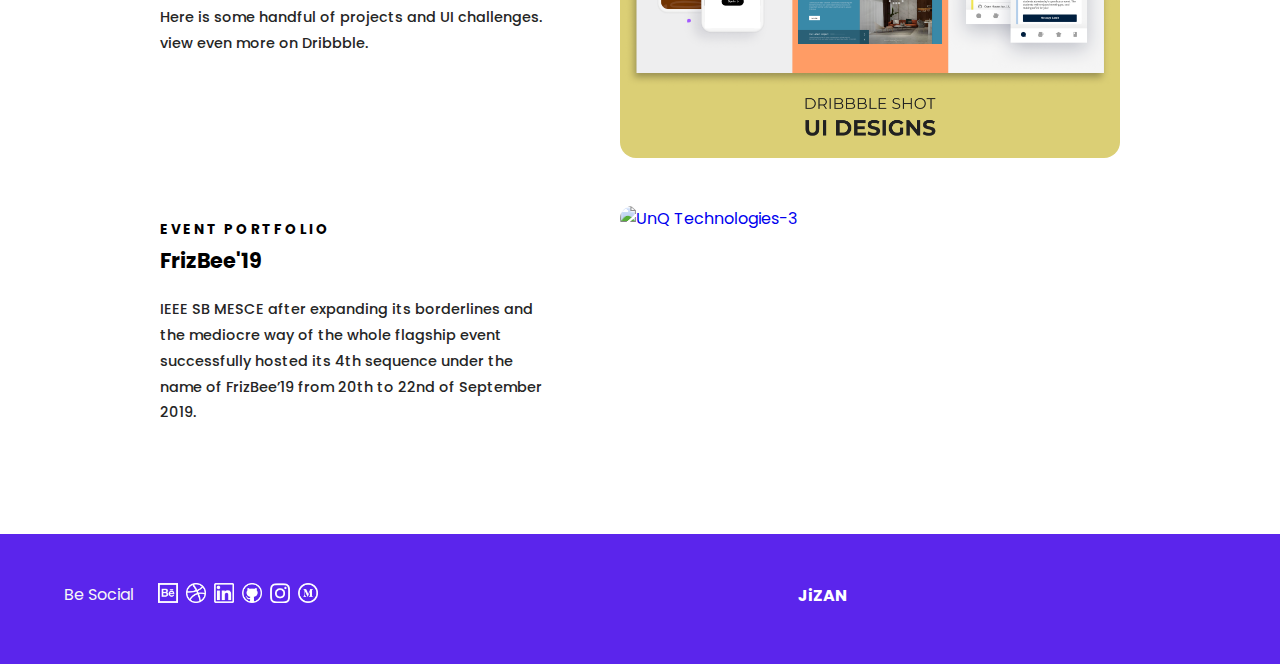
==== commit cf3d4d3a: "n" ====
--- a/index.html
+++ b/index.html
@@ -112,7 +112,7 @@
                     <p class="featured-desc">Here is some handful of projects and UI challenges. view even more on Dribbble.</p>
                 </div>
             </div>
-            <a href="https://www.behance.net/gallery/119568331/UI-Designs?tracking_source=for_you_feed_user_published" target="_blank"><img src="img/portfolioz.png" alt="UnQ Technologies"></a>
+            <a href="https://www.behance.net/gallery/119568331/UI-Designs?tracking_source=for_you_feed_user_published" target="_blank"><img src="img/portfolioz.png" alt="UnQ Technologies-2"></a>
         </div>
 
         <div class="portfolio-container transition3">
@@ -123,7 +123,7 @@
                     <p class="featured-desc">IEEE SB MESCE after expanding its borderlines and the mediocre way of the whole flagship event successfully hosted its 4th sequence under the name of FrizBee’19 from 20th to 22nd of September 2019.</p>
                 </div>
             </div>
-            <a href="https://www.behance.net/gallery/117697293/FrizBee19"target="_blank"><img src="img/portfolio-2.png" alt="UnQ Technologies"></a>
+            <a href="https://www.behance.net/gallery/117697293/FrizBee19"target="_blank"><img src="img/portfolio-2.png" alt="UnQ Technologies-3"></a>
         </div>
         <!-- <div class="portfolio-container transition3">
             <div class="portfolio-left">
